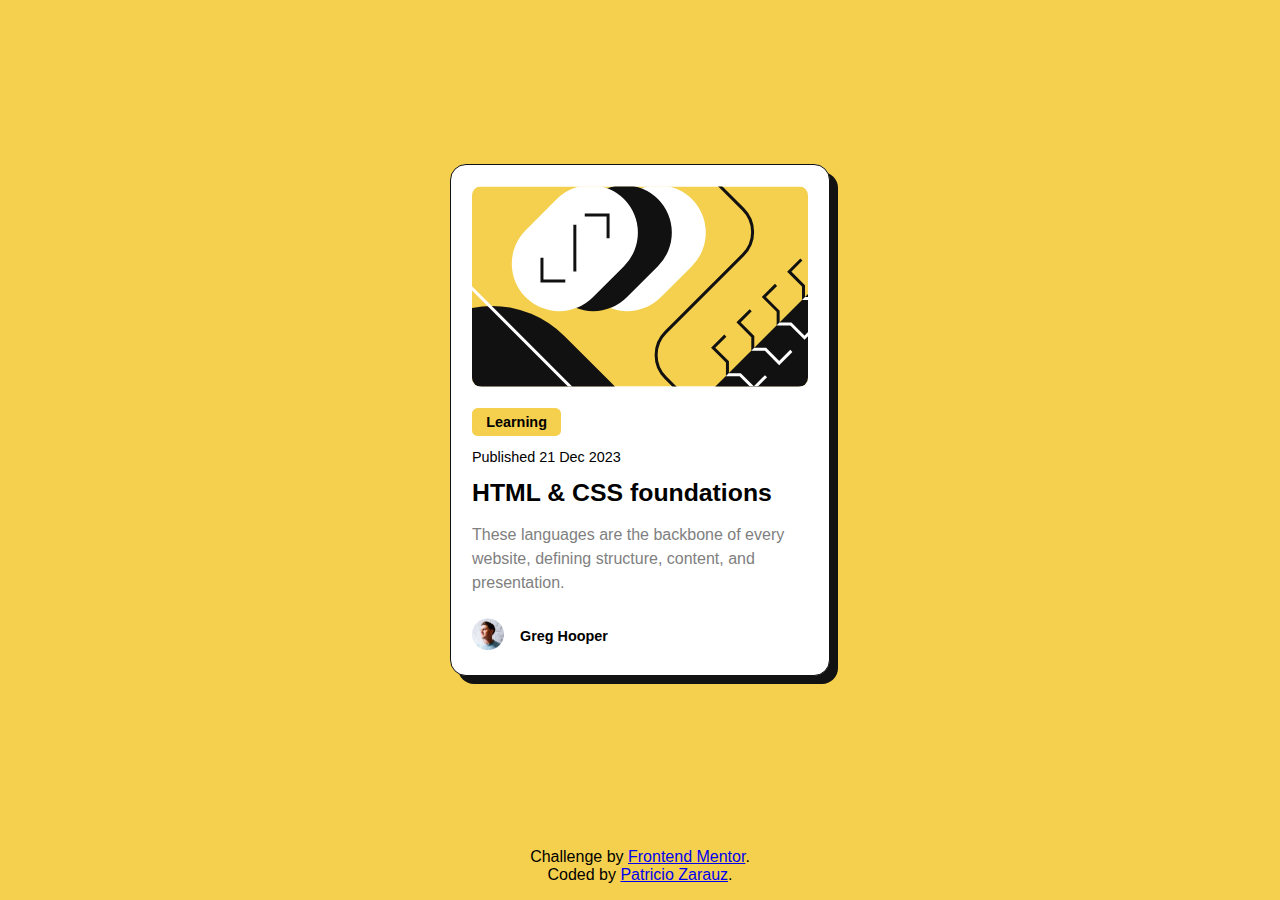
==== index.html @ c1b7ba26 "Reorganize files and added overflow hidden to link" ====
<!DOCTYPE html>
<html lang="en">
  <head>
    <meta charset="UTF-8" />
    <meta name="viewport" content="width=device-width, initial-scale=1.0" />
    <!-- displays site properly based on user's device -->

    <link
      rel="icon"
      type="image/png"
      sizes="32x32"
      href="public/assets/images/favicon-32x32.ico"
    />
    <link rel="stylesheet" href="public/stylesheets/index.css" />

    <title>Frontend Mentor | Blog preview card</title>
  </head>
  <body>
    <main>
      <div class="card">
        <img
          class="card-cover"
          src="public/assets/images/illustration-article.svg"
          alt="HTML & CSS foundations, blog cover image"
          role="img"
        />
        <div class="card-content">
          <ul class="card-tag-list">
            <li class="card-tag-item">
              <h5>Learning</h5>
            </li>
          </ul>
          <span class="card-date">Published 21 Dec 2023</span>
          <a href="#" target="_blank">
            <h3>
              <span
                class="text-overlay-paint"
                data-content="HTML & CSS foundations"
                aria-hidden="true"
              ></span>
              HTML & CSS foundations
            </h3>
          </a>
          <p>
            These languages are the backbone of every website, defining
            structure, content, and presentation.
          </p>
          <div class="card-author">
            <picture>
              <source
                src="public/assets/images/image-avatar.webp"
                type="image/webp"
              />
              <source
                src="public/assets/images/image-avatar.png"
                type="image/png"
              />
              <img
                src="public/assets/images/image-avatar.png"
                alt="Author's account photo"
              />
            </picture>
            <h5 class="card-author-name">Greg Hooper</h5>
          </div>
        </div>
      </div>
    </main>

    <footer>
      <p>
        Challenge by
        <a href="https://www.frontendmentor.io?ref=challenge" target="_blank"
          >Frontend Mentor</a
        >.
      </p>
      <p>Coded by <a href="#">Patricio Zarauz</a>.</p>
    </footer>
  </body>
</html>
---- public/stylesheets/index.css ----
@font-face {
  font-family: "Figtree";
  src: url("public/assets/fonts/Figtree-SemiBold.ttf");
  font-weight: 500; }
@font-face {
  font-family: "Figtree";
  src: url("public/assets/fonts/Figtree-ExtraBold.ttf");
  font-weight: 800; }
* {
  font-family: "Figtree", sans-serif;
  font-optical-sizing: auto;
  font-style: normal;
  font-size: 16px;
  margin: 0;
  padding: 0; }

body {
  margin: 1rem;
  height: calc(100vh - 2rem);
  display: grid;
  grid-template-areas: "header" "footer";
  grid-template-rows: 1fr min-content;
  gap: 1.5rem;
  background-color: #f4d04e; }

h3 {
  font-size: 1.55rem; }

h5 {
  font-size: 0.9rem; }

main {
  grid-area: header;
  display: flex;
  align-items: center;
  justify-content: center; }

footer {
  grid-area: footer;
  text-align: center; }

.card:hover {
  box-shadow: 0.8rem 0.8rem #121212; }

.card {
  width: min-content;
  background-color: white;
  padding: 1.3rem;
  border: #121212 solid 0.1rem;
  border-radius: 1rem;
  box-shadow: 0.5rem 0.5rem #121212;
  transition: box-shadow 300ms ease-in;
  display: flex;
  flex-direction: column;
  gap: 1.3rem; }
  .card img.card-cover {
    border-radius: 0.6rem; }
  .card .card-content {
    display: flex;
    flex-direction: column;
    gap: 0.8rem; }
    .card .card-content .card-date {
      font-size: 0.9rem;
      margin-bottom: 0.1rem; }
    .card .card-content a {
      text-decoration: none;
      color: inherit;
      position: relative;
      overflow: hidden; }
    .card .card-content span.text-overlay-paint {
      position: absolute;
      top: 0;
      left: 0;
      overflow: hidden;
      transform: translateX(-100%);
      transition: transform 500ms ease;
      font-size: inherit;
      text-decoration: none; }
    .card .card-content a:hover span.text-overlay-paint {
      transform: translateX(0); }
    .card .card-content span.text-overlay-paint::before {
      display: inline-block;
      content: attr(data-content);
      color: #f4d04e;
      transform: translateX(100%);
      transition: transform 500ms ease; }
    .card .card-content a:hover span.text-overlay-paint::before {
      transform: translateX(0); }
    .card .card-content p {
      color: gray;
      margin-top: 0.2rem;
      margin-bottom: 0.6rem;
      line-height: 1.5rem; }
    .card .card-content .card-tag-list {
      list-style-type: none; }
      .card .card-content .card-tag-list .card-tag-item {
        width: min-content;
        border: transparent solid;
        border-radius: 0.35rem;
        background-color: #f4d04e;
        padding: 0.2rem 0.7rem; }
    .card .card-content .card-author {
      display: flex;
      gap: 1rem;
      align-items: center; }
      .card .card-content .card-author img {
        width: 2rem;
        aspect-ratio: 1/1; }

/*# sourceMappingURL=index.css.map */
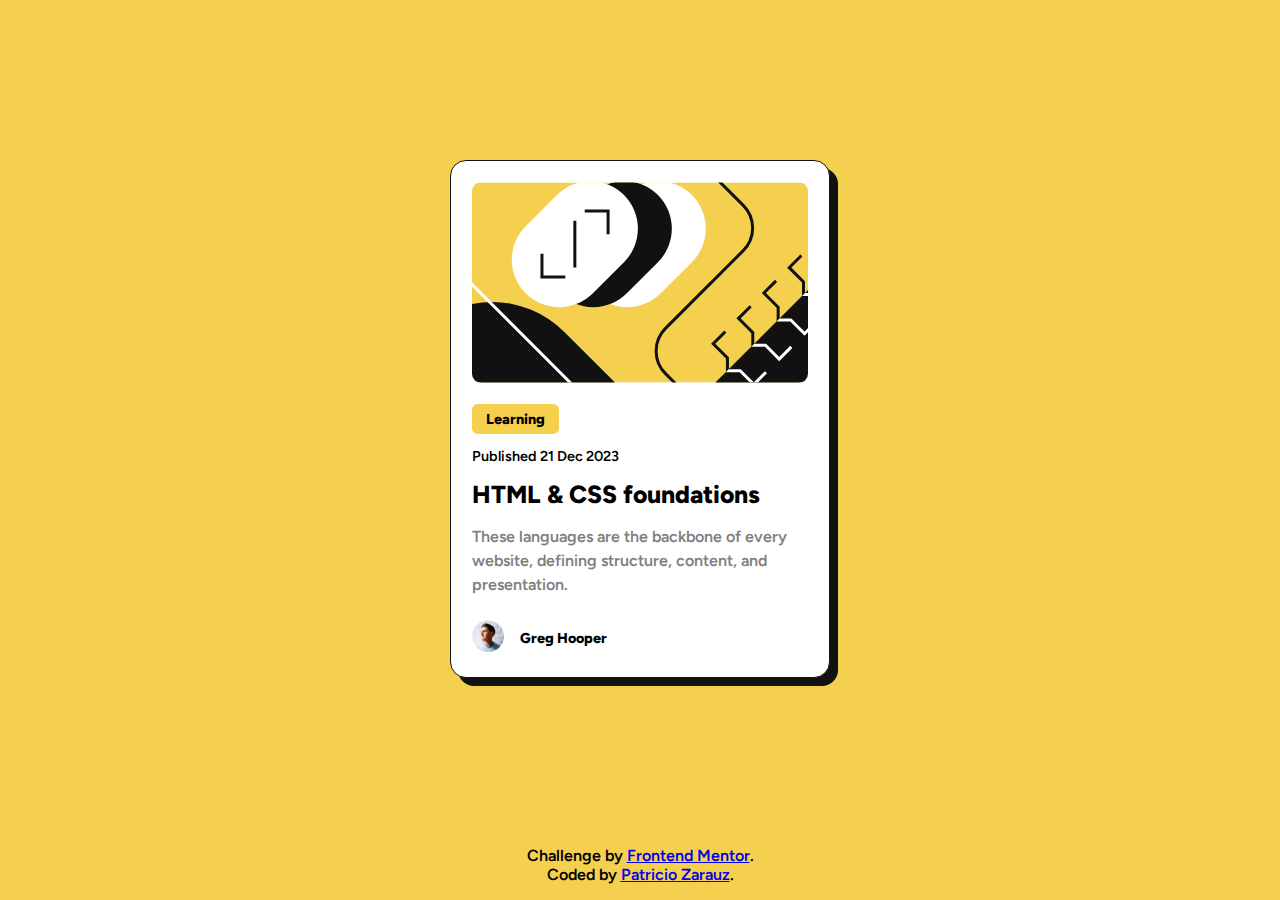
==== commit 53ee3136: "Update path" ====
--- a/index.html
+++ b/index.html
@@ -9,9 +9,9 @@
       rel="icon"
       type="image/png"
       sizes="32x32"
-      href="public/assets/images/favicon-32x32.ico"
+      href="./assets/images/favicon-32x32.ico"
     />
-    <link rel="stylesheet" href="public/stylesheets/index.css" />
+    <link rel="stylesheet" href="./stylesheets/index.css" />
 
     <title>Frontend Mentor | Blog preview card</title>
   </head>
@@ -20,7 +20,7 @@
       <div class="card">
         <img
           class="card-cover"
-          src="public/assets/images/illustration-article.svg"
+          src="./assets/images/illustration-article.svg"
           alt="HTML & CSS foundations, blog cover image"
           role="img"
         />
@@ -48,15 +48,15 @@
           <div class="card-author">
             <picture>
               <source
-                src="public/assets/images/image-avatar.webp"
+                src="./assets/images/image-avatar.webp"
                 type="image/webp"
               />
               <source
-                src="public/assets/images/image-avatar.png"
+                src="./assets/images/image-avatar.png"
                 type="image/png"
               />
               <img
-                src="public/assets/images/image-avatar.png"
+                src="./assets/images/image-avatar.png"
                 alt="Author's account photo"
               />
             </picture>
--- a/stylesheets/index.css
+++ b/stylesheets/index.css
@@ -0,0 +1,110 @@
+@font-face {
+  font-family: "Figtree";
+  src: url("../assets/fonts/Figtree-SemiBold.ttf");
+  font-weight: 500; }
+@font-face {
+  font-family: "Figtree";
+  src: url("../assets/fonts/Figtree-ExtraBold.ttf");
+  font-weight: 800; }
+* {
+  font-family: "Figtree", sans-serif;
+  font-optical-sizing: auto;
+  font-style: normal;
+  font-size: 16px;
+  margin: 0;
+  padding: 0; }
+
+body {
+  margin: 1rem;
+  height: calc(100vh - 2rem);
+  display: grid;
+  grid-template-areas: "header" "footer";
+  grid-template-rows: 1fr min-content;
+  gap: 1.5rem;
+  background-color: #f4d04e; }
+
+h3 {
+  font-size: 1.55rem; }
+
+h5 {
+  font-size: 0.9rem; }
+
+main {
+  grid-area: header;
+  display: flex;
+  align-items: center;
+  justify-content: center; }
+
+footer {
+  grid-area: footer;
+  text-align: center; }
+
+.card:hover {
+  box-shadow: 0.8rem 0.8rem #121212; }
+
+.card {
+  width: min-content;
+  background-color: white;
+  padding: 1.3rem;
+  border: #121212 solid 0.1rem;
+  border-radius: 1rem;
+  box-shadow: 0.5rem 0.5rem #121212;
+  transition: box-shadow 300ms ease-in;
+  display: flex;
+  flex-direction: column;
+  gap: 1.3rem; }
+  .card img.card-cover {
+    border-radius: 0.6rem; }
+  .card .card-content {
+    display: flex;
+    flex-direction: column;
+    gap: 0.8rem; }
+    .card .card-content .card-date {
+      font-size: 0.9rem;
+      margin-bottom: 0.1rem; }
+    .card .card-content a {
+      text-decoration: none;
+      color: inherit;
+      position: relative;
+      overflow: hidden; }
+    .card .card-content span.text-overlay-paint {
+      position: absolute;
+      top: 0;
+      left: 0;
+      overflow: hidden;
+      transform: translateX(-100%);
+      transition: transform 500ms ease;
+      font-size: inherit;
+      text-decoration: none; }
+    .card .card-content a:hover span.text-overlay-paint {
+      transform: translateX(0); }
+    .card .card-content span.text-overlay-paint::before {
+      display: inline-block;
+      content: attr(data-content);
+      color: #f4d04e;
+      transform: translateX(100%);
+      transition: transform 500ms ease; }
+    .card .card-content a:hover span.text-overlay-paint::before {
+      transform: translateX(0); }
+    .card .card-content p {
+      color: gray;
+      margin-top: 0.2rem;
+      margin-bottom: 0.6rem;
+      line-height: 1.5rem; }
+    .card .card-content .card-tag-list {
+      list-style-type: none; }
+      .card .card-content .card-tag-list .card-tag-item {
+        width: min-content;
+        border: transparent solid;
+        border-radius: 0.35rem;
+        background-color: #f4d04e;
+        padding: 0.2rem 0.7rem; }
+    .card .card-content .card-author {
+      display: flex;
+      gap: 1rem;
+      align-items: center; }
+      .card .card-content .card-author img {
+        width: 2rem;
+        aspect-ratio: 1/1; }
+
+/*# sourceMappingURL=index.css.map */
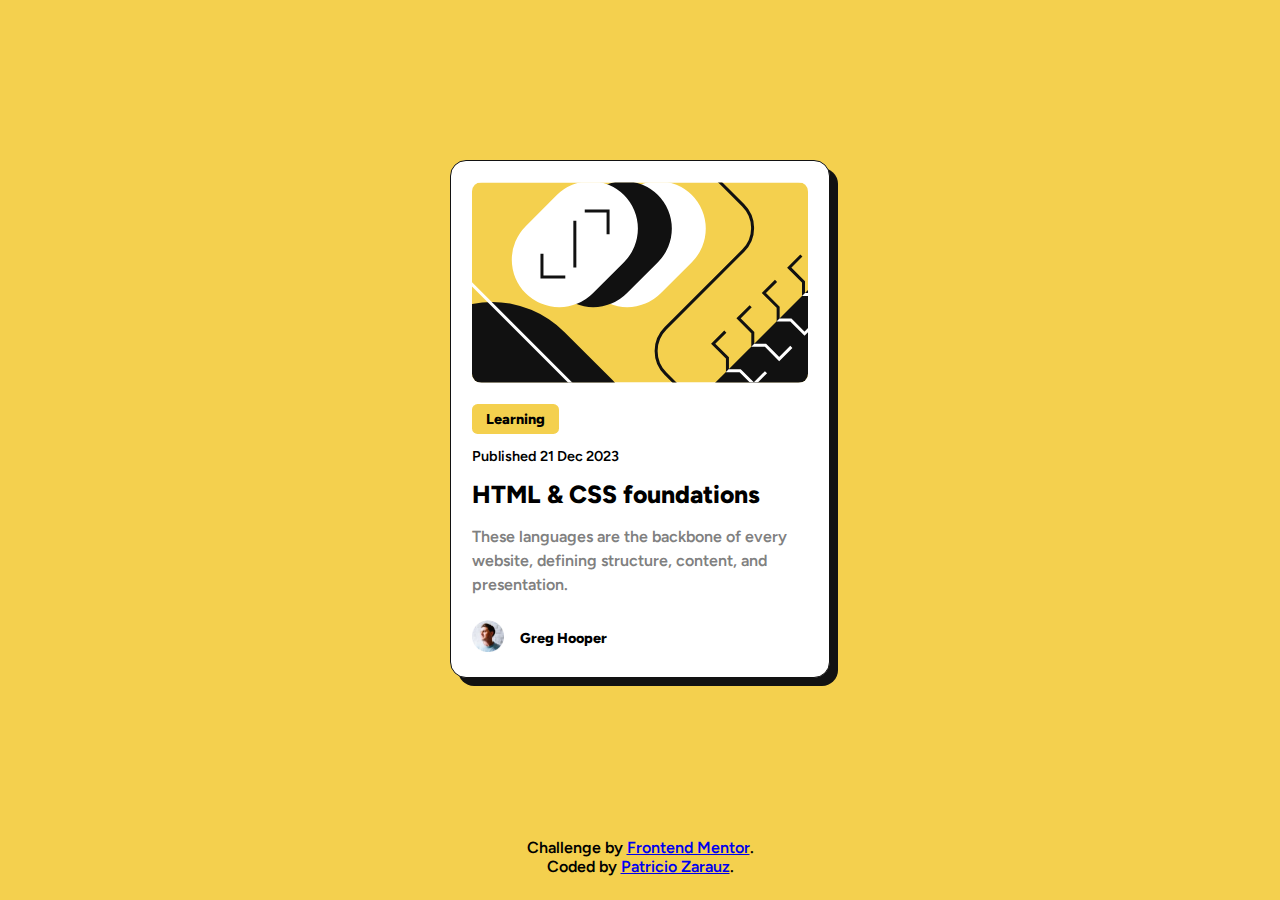
==== commit 296632d5: "Replace src attribute with srcset" ====
--- a/index.html
+++ b/index.html
@@ -48,11 +48,11 @@
           <div class="card-author">
             <picture>
               <source
-                src="./assets/images/image-avatar.webp"
+                srcset="./assets/images/image-avatar.webp"
                 type="image/webp"
               />
               <source
-                src="./assets/images/image-avatar.png"
+                srcset="./assets/images/image-avatar.png"
                 type="image/png"
               />
               <img
--- a/stylesheets/index.css
+++ b/stylesheets/index.css
@@ -13,10 +13,13 @@
   font-size: 16px;
   margin: 0;
   padding: 0; }
+  @media only screen and (max-width: 600px) {
+    * {
+      font-size: 14px; } }
 
 body {
-  margin: 1rem;
-  height: calc(100vh - 2rem);
+  margin: 1.5rem;
+  height: calc(100vh - 3rem);
   display: grid;
   grid-template-areas: "header" "footer";
   grid-template-rows: 1fr min-content;
@@ -43,7 +46,8 @@
   box-shadow: 0.8rem 0.8rem #121212; }
 
 .card {
-  width: min-content;
+  max-width: 336px;
+  width: 100%;
   background-color: white;
   padding: 1.3rem;
   border: #121212 solid 0.1rem;
@@ -54,7 +58,9 @@
   flex-direction: column;
   gap: 1.3rem; }
   .card img.card-cover {
-    border-radius: 0.6rem; }
+    border-radius: 0.6rem;
+    max-width: 336px;
+    width: 100%; }
   .card .card-content {
     display: flex;
     flex-direction: column;
